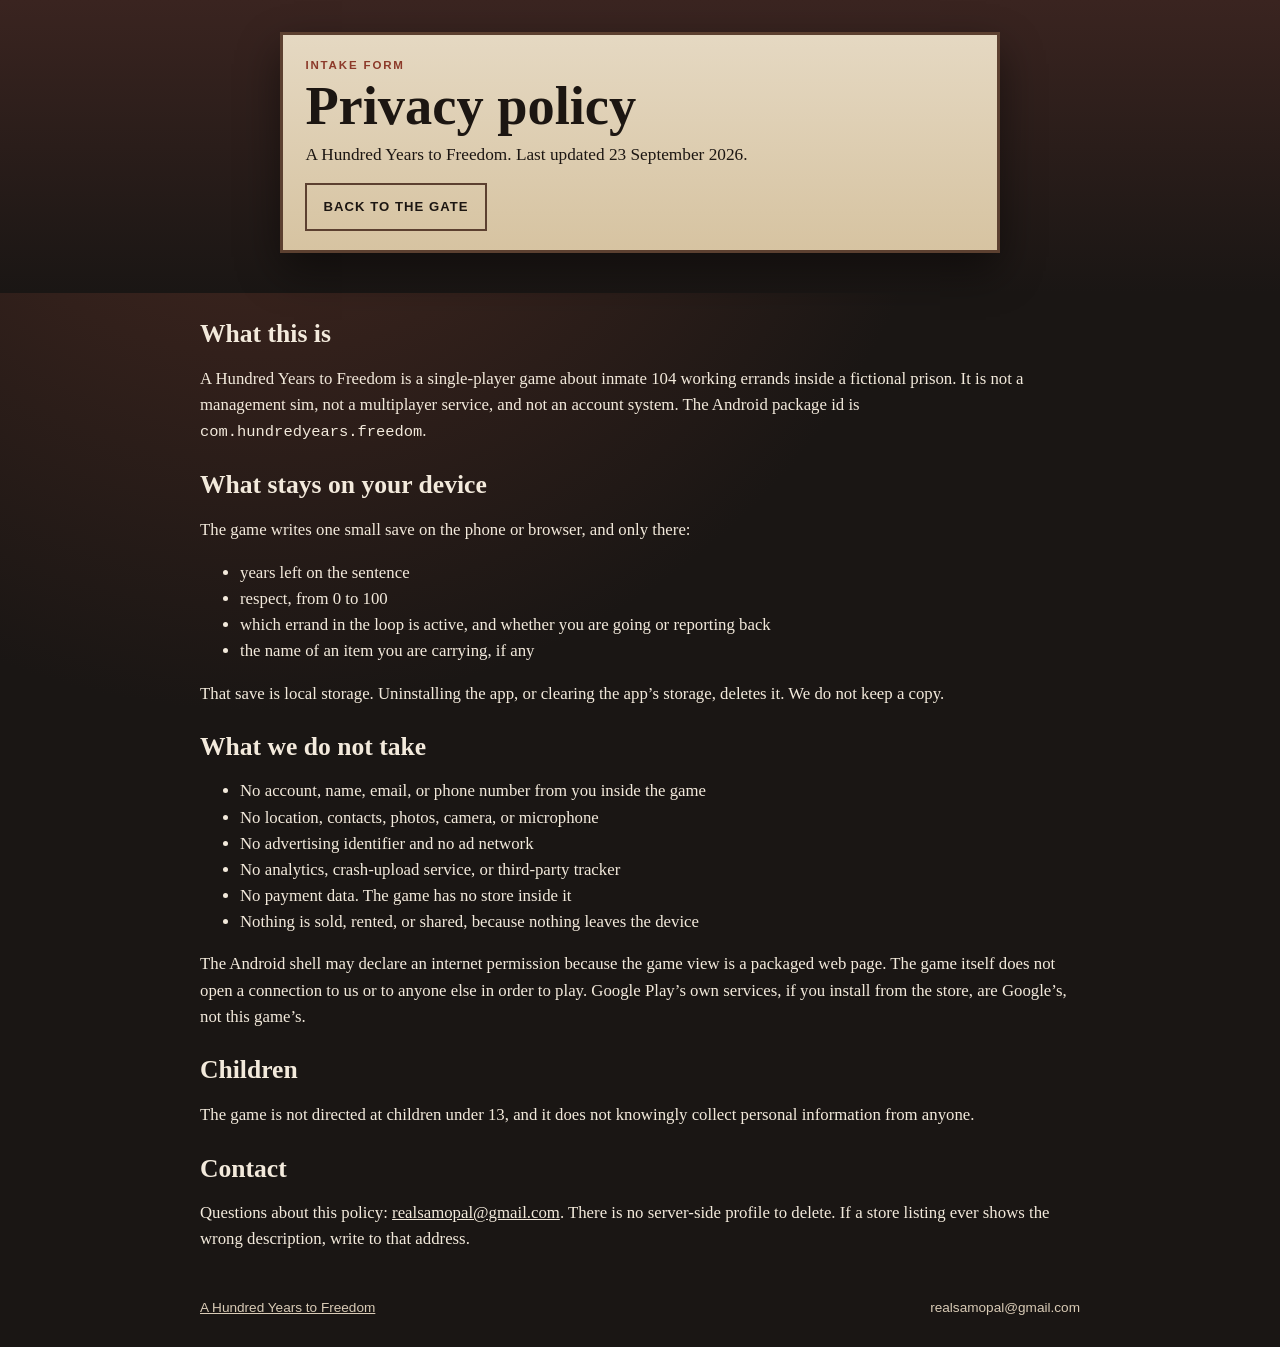
==== privacy.html @ c7e39e12 "Publish the gate page and privacy policy." ====
<!doctype html>
<html lang="en">
  <head>
    <meta charset="utf-8" />
    <meta name="viewport" content="width=device-width, initial-scale=1" />
    <title>Privacy policy · A Hundred Years to Freedom</title>
    <link rel="icon" href="icon.jpg" />
    <link rel="stylesheet" href="site.css" />
  </head>
  <body>
    <header class="hero slim">
      <div class="hero-card">
        <p class="stencil">Intake form</p>
        <h1>Privacy policy</h1>
        <p class="lead">A Hundred Years to Freedom. Last updated 23 September 2026.</p>
        <p class="actions">
          <a class="paper-link" href="index.html">Back to the gate</a>
        </p>
      </div>
    </header>
    <main>
      <section>
        <h2>What this is</h2>
        <p>
          A Hundred Years to Freedom is a single-player game about inmate 104 working errands inside a fictional prison.
          It is not a management sim, not a multiplayer service, and not an account system. The Android package id is
          <code>com.hundredyears.freedom</code>.
        </p>
      </section>
      <section>
        <h2>What stays on your device</h2>
        <p>The game writes one small save on the phone or browser, and only there:</p>
        <ul>
          <li>years left on the sentence</li>
          <li>respect, from 0 to 100</li>
          <li>which errand in the loop is active, and whether you are going or reporting back</li>
          <li>the name of an item you are carrying, if any</li>
        </ul>
        <p>That save is local storage. Uninstalling the app, or clearing the app’s storage, deletes it. We do not keep a copy.</p>
      </section>
      <section>
        <h2>What we do not take</h2>
        <ul>
          <li>No account, name, email, or phone number from you inside the game</li>
          <li>No location, contacts, photos, camera, or microphone</li>
          <li>No advertising identifier and no ad network</li>
          <li>No analytics, crash-upload service, or third-party tracker</li>
          <li>No payment data. The game has no store inside it</li>
          <li>Nothing is sold, rented, or shared, because nothing leaves the device</li>
        </ul>
        <p>
          The Android shell may declare an internet permission because the game view is a packaged web page. The game
          itself does not open a connection to us or to anyone else in order to play. Google Play’s own services, if you
          install from the store, are Google’s, not this game’s.
        </p>
      </section>
      <section>
        <h2>Children</h2>
        <p>The game is not directed at children under 13, and it does not knowingly collect personal information from anyone.</p>
      </section>
      <section>
        <h2>Contact</h2>
        <p>
          Questions about this policy: <a href="mailto:realsamopal@gmail.com">realsamopal@gmail.com</a>. There is no
          server-side profile to delete. If a store listing ever shows the wrong description, write to that address.
        </p>
      </section>
    </main>
    <footer>
      <a href="index.html">A Hundred Years to Freedom</a>
      <span>realsamopal@gmail.com</span>
    </footer>
  </body>
</html>
---- site.css ----
:root {
  color-scheme: dark;
  --ink: #1c1612;
  --paper: #ead9b8;
  --brick: #8c3a2a;
  --steel: #2a3138;
  --cream: #f3eadc;
}

* { box-sizing: border-box; }

body {
  margin: 0;
  background:
    radial-gradient(circle at 20% 0%, #4a2a22, transparent 42%),
    #1a1614;
  color: var(--cream);
  font-family: Georgia, "Times New Roman", serif;
}

a { color: inherit; }

.hero {
  position: relative;
  min-height: 70vh;
  display: grid;
  place-items: end center;
}

.hero img {
  position: absolute;
  inset: 0;
  width: 100%;
  height: 100%;
  object-fit: cover;
  filter: saturate(0.9);
}

.hero.slim {
  min-height: 0;
  background:
    linear-gradient(180deg, #3a2420, #1a1614);
}

.hero-card {
  position: relative;
  width: min(720px, calc(100% - 2rem));
  margin: 2rem 0 2.5rem;
  padding: 1.4rem 1.4rem 1.2rem;
  background:
    linear-gradient(180deg, rgba(244, 232, 208, 0.92), rgba(226, 206, 170, 0.94));
  color: var(--ink);
  border: 3px solid #5c4030;
  box-shadow: 0 18px 40px rgba(0, 0, 0, 0.45);
}

.mark {
  position: relative;
  width: 72px;
  height: 72px;
  object-fit: cover;
  border: 2px solid #1c1612;
  margin-bottom: 0.6rem;
}

.stencil {
  margin: 0;
  letter-spacing: 0.16em;
  text-transform: uppercase;
  font-family: Verdana, sans-serif;
  font-size: 0.72rem;
  font-weight: 700;
  color: var(--brick);
}

h1 {
  margin: 0.35rem 0 0.6rem;
  font-size: clamp(2.1rem, 6vw, 3.4rem);
  line-height: 0.95;
  font-weight: 650;
}

.lead { margin: 0; font-size: 1.08rem; line-height: 1.45; }

.actions {
  display: flex;
  flex-wrap: wrap;
  gap: 0.7rem;
  margin: 1rem 0 0;
}

.steel, .paper-link {
  display: inline-flex;
  align-items: center;
  justify-content: center;
  min-height: 48px;
  padding: 0.55rem 1rem;
  text-decoration: none;
  font-family: Verdana, sans-serif;
  font-size: 0.82rem;
  letter-spacing: 0.08em;
  text-transform: uppercase;
  font-weight: 700;
}

.steel {
  background: var(--steel);
  color: var(--cream);
  border: 2px solid #12161a;
}

.paper-link {
  border: 2px solid #5c4030;
  color: var(--ink);
}

main {
  width: min(880px, calc(100% - 2rem));
  margin: 0 auto 3rem;
}

section { margin-top: 1.6rem; }

h2 {
  margin: 0 0 0.4rem;
  font-size: 1.6rem;
}

p, li { line-height: 1.55; font-size: 1.05rem; }

.split {
  display: grid;
  grid-template-columns: 1fr 1fr;
  gap: 1rem;
}

article {
  background: rgba(42, 36, 32, 0.9);
  border: 2px solid #3a3028;
  padding: 1rem 1rem 0.8rem;
}

.stamp {
  font-family: Verdana, sans-serif;
  letter-spacing: 0.08em;
  text-transform: uppercase;
  color: #e6b15a;
  font-size: 0.85rem;
}

code {
  font-family: ui-monospace, monospace;
  font-size: 0.92em;
}

footer {
  display: flex;
  justify-content: space-between;
  gap: 1rem;
  width: min(880px, calc(100% - 2rem));
  margin: 0 auto 2rem;
  font-family: Verdana, sans-serif;
  font-size: 0.85rem;
  color: #d9cbb6;
}

@media (max-width: 700px) {
  .split { grid-template-columns: 1fr; }
  footer { flex-direction: column; }
}
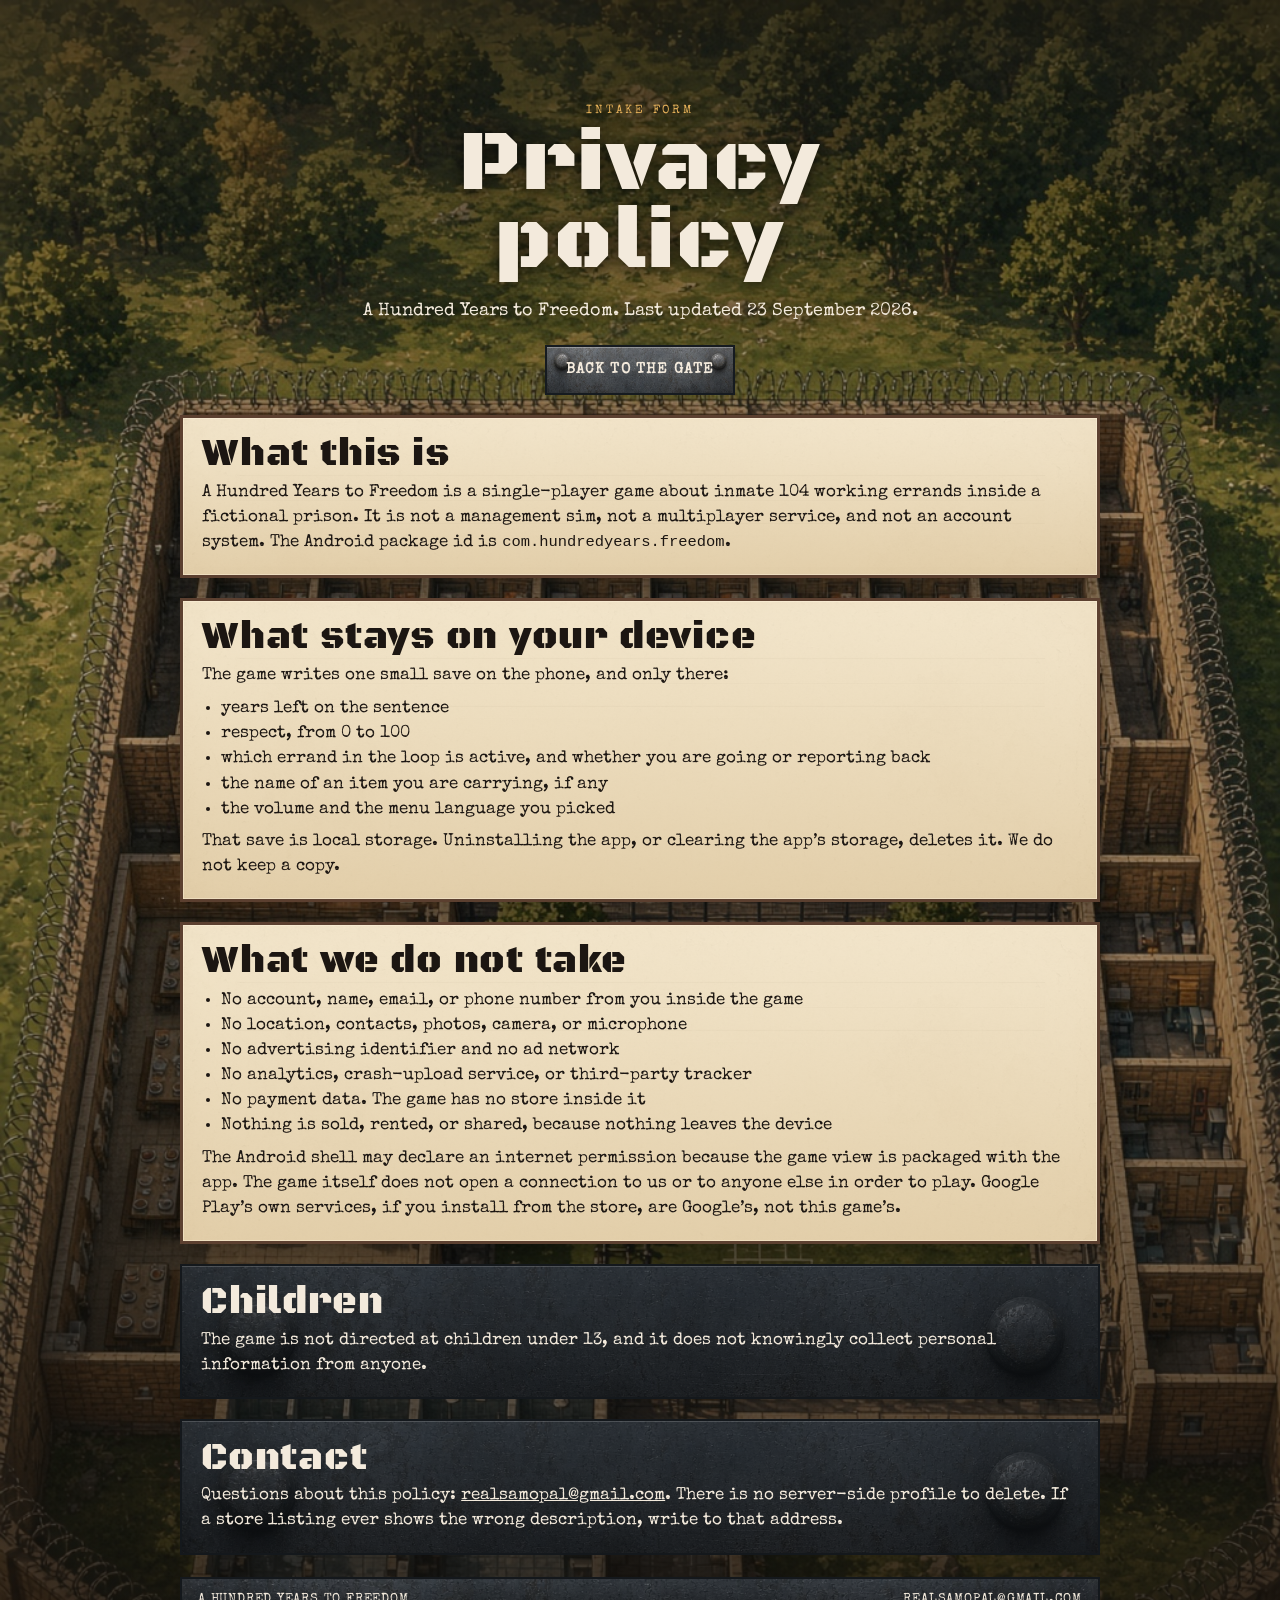
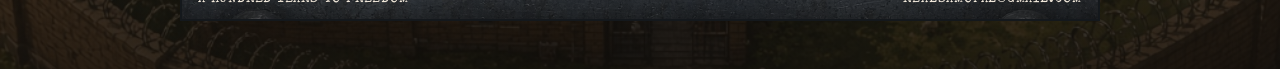
==== commit b560b6cb: "Restyle the site and privacy policy like the game menu. Stencil titles, dossier text, the prison yar" ====
--- a/privacy.html
+++ b/privacy.html
@@ -4,71 +4,80 @@
     <meta charset="utf-8" />
     <meta name="viewport" content="width=device-width, initial-scale=1" />
     <title>Privacy policy · A Hundred Years to Freedom</title>
+    <meta name="description" content="Privacy policy for A Hundred Years to Freedom. The game keeps one save on the device and takes nothing else." />
     <link rel="icon" href="icon.jpg" />
     <link rel="stylesheet" href="site.css" />
   </head>
   <body>
-    <header class="hero slim">
-      <div class="hero-card">
-        <p class="stencil">Intake form</p>
-        <h1>Privacy policy</h1>
+    <div class="wrap">
+      <header class="gate">
+        <p class="kicker">Intake form</p>
+        <h1>Privacy<br />policy</h1>
         <p class="lead">A Hundred Years to Freedom. Last updated 23 September 2026.</p>
         <p class="actions">
-          <a class="paper-link" href="index.html">Back to the gate</a>
+          <a class="btn steel" href="index.html">Back to the gate</a>
         </p>
-      </div>
-    </header>
-    <main>
-      <section>
-        <h2>What this is</h2>
-        <p>
-          A Hundred Years to Freedom is a single-player game about inmate 104 working errands inside a fictional prison.
-          It is not a management sim, not a multiplayer service, and not an account system. The Android package id is
-          <code>com.hundredyears.freedom</code>.
-        </p>
-      </section>
-      <section>
-        <h2>What stays on your device</h2>
-        <p>The game writes one small save on the phone or browser, and only there:</p>
-        <ul>
-          <li>years left on the sentence</li>
-          <li>respect, from 0 to 100</li>
-          <li>which errand in the loop is active, and whether you are going or reporting back</li>
-          <li>the name of an item you are carrying, if any</li>
-        </ul>
-        <p>That save is local storage. Uninstalling the app, or clearing the app’s storage, deletes it. We do not keep a copy.</p>
-      </section>
-      <section>
-        <h2>What we do not take</h2>
-        <ul>
-          <li>No account, name, email, or phone number from you inside the game</li>
-          <li>No location, contacts, photos, camera, or microphone</li>
-          <li>No advertising identifier and no ad network</li>
-          <li>No analytics, crash-upload service, or third-party tracker</li>
-          <li>No payment data. The game has no store inside it</li>
-          <li>Nothing is sold, rented, or shared, because nothing leaves the device</li>
-        </ul>
-        <p>
-          The Android shell may declare an internet permission because the game view is a packaged web page. The game
-          itself does not open a connection to us or to anyone else in order to play. Google Play’s own services, if you
-          install from the store, are Google’s, not this game’s.
-        </p>
-      </section>
-      <section>
-        <h2>Children</h2>
-        <p>The game is not directed at children under 13, and it does not knowingly collect personal information from anyone.</p>
-      </section>
-      <section>
-        <h2>Contact</h2>
-        <p>
-          Questions about this policy: <a href="mailto:realsamopal@gmail.com">realsamopal@gmail.com</a>. There is no
-          server-side profile to delete. If a store listing ever shows the wrong description, write to that address.
-        </p>
-      </section>
-    </main>
-    <footer>
-      <a href="index.html">A Hundred Years to Freedom</a>
-      <span>realsamopal@gmail.com</span>
-    </footer>
+      </header>
+
+      <main>
+        <section class="paper">
+          <h2>What this is</h2>
+          <p>
+            A Hundred Years to Freedom is a single-player game about inmate 104 working errands inside a fictional prison.
+            It is not a management sim, not a multiplayer service, and not an account system. The Android package id is
+            <code>com.hundredyears.freedom</code>.
+          </p>
+        </section>
+
+        <section class="paper">
+          <h2>What stays on your device</h2>
+          <p>The game writes one small save on the phone, and only there:</p>
+          <ul>
+            <li>years left on the sentence</li>
+            <li>respect, from 0 to 100</li>
+            <li>which errand in the loop is active, and whether you are going or reporting back</li>
+            <li>the name of an item you are carrying, if any</li>
+            <li>the volume and the menu language you picked</li>
+          </ul>
+          <p>That save is local storage. Uninstalling the app, or clearing the app’s storage, deletes it. We do not keep a copy.</p>
+        </section>
+
+        <section class="paper">
+          <h2>What we do not take</h2>
+          <ul>
+            <li>No account, name, email, or phone number from you inside the game</li>
+            <li>No location, contacts, photos, camera, or microphone</li>
+            <li>No advertising identifier and no ad network</li>
+            <li>No analytics, crash-upload service, or third-party tracker</li>
+            <li>No payment data. The game has no store inside it</li>
+            <li>Nothing is sold, rented, or shared, because nothing leaves the device</li>
+          </ul>
+          <p>
+            The Android shell may declare an internet permission because the game view is packaged with the app. The game
+            itself does not open a connection to us or to anyone else in order to play. Google Play’s own services, if you
+            install from the store, are Google’s, not this game’s.
+          </p>
+        </section>
+
+        <section class="plate">
+          <h2>Children</h2>
+          <p>The game is not directed at children under 13, and it does not knowingly collect personal information from anyone.</p>
+        </section>
+
+        <section class="plate">
+          <h2>Contact</h2>
+          <p>
+            Questions about this policy:
+            <a href="mailto:realsamopal@gmail.com">realsamopal@gmail.com</a>.
+            There is no server-side profile to delete. If a store listing ever shows the wrong description, write to that address.
+          </p>
+        </section>
+      </main>
+
+      <footer class="bar">
+        <a href="index.html">A Hundred Years to Freedom</a>
+        <a href="mailto:realsamopal@gmail.com">realsamopal@gmail.com</a>
+      </footer>
+    </div>
   </body>
 </html>
--- a/site.css
+++ b/site.css
@@ -1,151 +1,205 @@
+@font-face {
+  font-family: "Yard Stencil";
+  src: url("fonts/stencil.ttf") format("truetype");
+  font-weight: 400;
+  font-style: normal;
+  font-display: swap;
+}
+
+@font-face {
+  font-family: "Dossier";
+  src: url("fonts/dossier.ttf") format("truetype");
+  font-weight: 400;
+  font-style: normal;
+  font-display: swap;
+}
+
 :root {
   color-scheme: dark;
-  --ink: #1c1612;
-  --paper: #ead9b8;
-  --brick: #8c3a2a;
-  --steel: #2a3138;
+  --ink: #1c1915;
   --cream: #f3eadc;
+  --muted: #b7aa98;
+  --rust: #c65a2e;
+  --amber: #e6b15a;
+  --panel: #2a241c;
 }
 
 * { box-sizing: border-box; }
 
+html, body { margin: 0; min-height: 100%; }
+
 body {
-  margin: 0;
+  color: var(--cream);
+  font-family: "Dossier", "Trebuchet MS", Verdana, sans-serif;
   background:
-    radial-gradient(circle at 20% 0%, #4a2a22, transparent 42%),
-    #1a1614;
-  color: var(--cream);
-  font-family: Georgia, "Times New Roman", serif;
+    linear-gradient(180deg, rgba(18, 14, 10, 0.72) 0%, rgba(18, 14, 10, 0.28) 28%, rgba(18, 14, 10, 0.38) 62%, rgba(18, 14, 10, 0.86) 100%),
+    url("menu-bg.jpg") center top / cover no-repeat fixed;
 }
 
 a { color: inherit; }
 
-.hero {
-  position: relative;
-  min-height: 70vh;
-  display: grid;
-  place-items: end center;
-}
-
-.hero img {
-  position: absolute;
-  inset: 0;
-  width: 100%;
-  height: 100%;
+.wrap {
+  width: min(920px, calc(100% - 2rem));
+  margin: 0 auto;
+  padding: 2.2rem 0 3rem;
+}
+
+.gate {
+  text-align: center;
+  padding-top: 6vh;
+}
+
+.mark {
+  width: 84px;
+  height: 84px;
   object-fit: cover;
-  filter: saturate(0.9);
-}
-
-.hero.slim {
-  min-height: 0;
-  background:
-    linear-gradient(180deg, #3a2420, #1a1614);
-}
-
-.hero-card {
-  position: relative;
-  width: min(720px, calc(100% - 2rem));
-  margin: 2rem 0 2.5rem;
-  padding: 1.4rem 1.4rem 1.2rem;
-  background:
-    linear-gradient(180deg, rgba(244, 232, 208, 0.92), rgba(226, 206, 170, 0.94));
-  color: var(--ink);
-  border: 3px solid #5c4030;
-  box-shadow: 0 18px 40px rgba(0, 0, 0, 0.45);
-}
-
-.mark {
-  position: relative;
-  width: 72px;
-  height: 72px;
-  object-fit: cover;
-  border: 2px solid #1c1612;
-  margin-bottom: 0.6rem;
-}
-
-.stencil {
-  margin: 0;
-  letter-spacing: 0.16em;
-  text-transform: uppercase;
-  font-family: Verdana, sans-serif;
-  font-size: 0.72rem;
-  font-weight: 700;
-  color: var(--brick);
+  border: 3px solid #14181c;
+  box-shadow: 0 10px 24px rgba(0, 0, 0, 0.45);
+}
+
+.kicker {
+  margin: 0.8rem 0 0;
+  color: var(--amber);
+  letter-spacing: 0.22em;
+  text-transform: uppercase;
+  font-size: 0.78rem;
+  text-shadow: 0 2px 18px rgba(0, 0, 0, 0.78);
 }
 
 h1 {
-  margin: 0.35rem 0 0.6rem;
-  font-size: clamp(2.1rem, 6vw, 3.4rem);
-  line-height: 0.95;
-  font-weight: 650;
-}
-
-.lead { margin: 0; font-size: 1.08rem; line-height: 1.45; }
+  margin: 0.35rem 0 0;
+  font-family: "Yard Stencil", "Arial Narrow", Impact, sans-serif;
+  font-weight: 400;
+  font-size: clamp(2.6rem, 8vw, 5.4rem);
+  line-height: 0.9;
+  letter-spacing: 0.02em;
+  text-shadow: 0 2px 18px rgba(0, 0, 0, 0.78);
+}
+
+.lead {
+  max-width: 38rem;
+  margin: 1rem auto 0;
+  font-size: 1.15rem;
+  line-height: 1.45;
+  text-shadow: 0 2px 14px rgba(0, 0, 0, 0.8);
+}
 
 .actions {
   display: flex;
   flex-wrap: wrap;
-  gap: 0.7rem;
-  margin: 1rem 0 0;
-}
-
-.steel, .paper-link {
+  justify-content: center;
+  gap: 0.75rem;
+  margin-top: 1.3rem;
+}
+
+.btn {
   display: inline-flex;
   align-items: center;
   justify-content: center;
-  min-height: 48px;
-  padding: 0.55rem 1rem;
+  min-height: 3.1rem;
+  padding: 0.55rem 1.15rem;
   text-decoration: none;
-  font-family: Verdana, sans-serif;
-  font-size: 0.82rem;
   letter-spacing: 0.08em;
   text-transform: uppercase;
-  font-weight: 700;
+  font-weight: 600;
+  font-size: 0.92rem;
 }
 
 .steel {
-  background: var(--steel);
-  color: var(--cream);
-  border: 2px solid #12161a;
-}
-
-.paper-link {
-  border: 2px solid #5c4030;
+  color: var(--cream);
+  border: 2px solid #161b20;
+  background-color: #3c444c;
+  background-image:
+    linear-gradient(180deg, rgba(255, 255, 255, 0.16), rgba(0, 0, 0, 0.35)),
+    url("ui-steel.jpg");
+  background-size: cover;
+  box-shadow: inset 0 1px 0 rgba(255, 255, 255, 0.28);
+}
+
+.ghost {
   color: var(--ink);
-}
-
-main {
-  width: min(880px, calc(100% - 2rem));
-  margin: 0 auto 3rem;
-}
-
-section { margin-top: 1.6rem; }
+  border: 3px solid #5c4030;
+  background-color: #ead9b8;
+  background-image:
+    linear-gradient(180deg, rgba(244, 232, 208, 0.88), rgba(226, 206, 170, 0.92)),
+    url("ui-paper.jpg");
+  background-size: cover;
+}
+
+.paper, .plate {
+  margin-top: 1.25rem;
+  padding: 1.15rem 1.2rem 1.2rem;
+  text-align: left;
+}
+
+.paper {
+  color: #1c1612;
+  border: 3px solid #5c4030;
+  background-color: #ead9b8;
+  background-image:
+    linear-gradient(180deg, rgba(244, 232, 208, 0.9), rgba(226, 206, 170, 0.92)),
+    url("ui-paper.jpg");
+  background-size: cover;
+  box-shadow:
+    0 18px 40px rgba(0, 0, 0, 0.45),
+    inset 0 0 0 1px rgba(255, 244, 220, 0.45);
+}
+
+.plate {
+  color: var(--cream);
+  border: 2px solid #14181c;
+  background-color: #2a3138;
+  background-image:
+    linear-gradient(180deg, rgba(32, 38, 44, 0.72), rgba(12, 14, 16, 0.78)),
+    url("ui-steel.jpg");
+  background-size: cover;
+  box-shadow: inset 0 1px 0 rgba(255, 255, 255, 0.16);
+}
 
 h2 {
-  margin: 0 0 0.4rem;
-  font-size: 1.6rem;
-}
-
-p, li { line-height: 1.55; font-size: 1.05rem; }
-
-.split {
+  margin: 0 0 0.45rem;
+  font-family: "Yard Stencil", "Arial Narrow", Impact, sans-serif;
+  font-weight: 400;
+  font-size: clamp(1.7rem, 4vw, 2.4rem);
+  line-height: 0.95;
+  letter-spacing: 0.02em;
+}
+
+.paper h2 { color: #1c1612; }
+.plate h2 { color: var(--cream); }
+
+p, li { line-height: 1.5; font-size: 1.05rem; }
+p { margin: 0.45rem 0 0; }
+ul { margin: 0.5rem 0 0; padding-left: 1.15rem; }
+
+.pair {
   display: grid;
   grid-template-columns: 1fr 1fr;
   gap: 1rem;
 }
 
-article {
-  background: rgba(42, 36, 32, 0.9);
-  border: 2px solid #3a3028;
-  padding: 1rem 1rem 0.8rem;
-}
-
 .stamp {
-  font-family: Verdana, sans-serif;
+  margin-top: 0.8rem;
+  color: var(--amber);
+  letter-spacing: 0.12em;
+  text-transform: uppercase;
+  font-size: 0.92rem;
+}
+
+.chips {
+  display: flex;
+  flex-wrap: wrap;
+  gap: 0.45rem;
+  margin-top: 0.8rem;
+}
+
+.chip {
+  padding: 0.28rem 0.6rem;
+  border: 2px solid #14181c;
+  background: rgba(18, 14, 10, 0.55);
   letter-spacing: 0.08em;
   text-transform: uppercase;
-  color: #e6b15a;
-  font-size: 0.85rem;
+  font-size: 0.78rem;
 }
 
 code {
@@ -153,18 +207,29 @@
   font-size: 0.92em;
 }
 
-footer {
+.bar {
   display: flex;
   justify-content: space-between;
   gap: 1rem;
-  width: min(880px, calc(100% - 2rem));
-  margin: 0 auto 2rem;
-  font-family: Verdana, sans-serif;
-  font-size: 0.85rem;
-  color: #d9cbb6;
-}
-
-@media (max-width: 700px) {
-  .split { grid-template-columns: 1fr; }
-  footer { flex-direction: column; }
-}
+  flex-wrap: wrap;
+  margin-top: 1.4rem;
+  padding: 0.85rem 1rem;
+  color: var(--cream);
+  border: 2px solid #14181c;
+  background-color: #2a3138;
+  background-image:
+    linear-gradient(180deg, rgba(32, 38, 44, 0.55), rgba(12, 14, 16, 0.72)),
+    url("ui-steel.jpg");
+  background-size: cover;
+  letter-spacing: 0.06em;
+  text-transform: uppercase;
+  font-size: 0.82rem;
+}
+
+.bar a { text-decoration: none; }
+
+@media (max-width: 720px) {
+  body { background-attachment: scroll; }
+  .pair { grid-template-columns: 1fr; }
+  .gate { padding-top: 2.2rem; }
+}
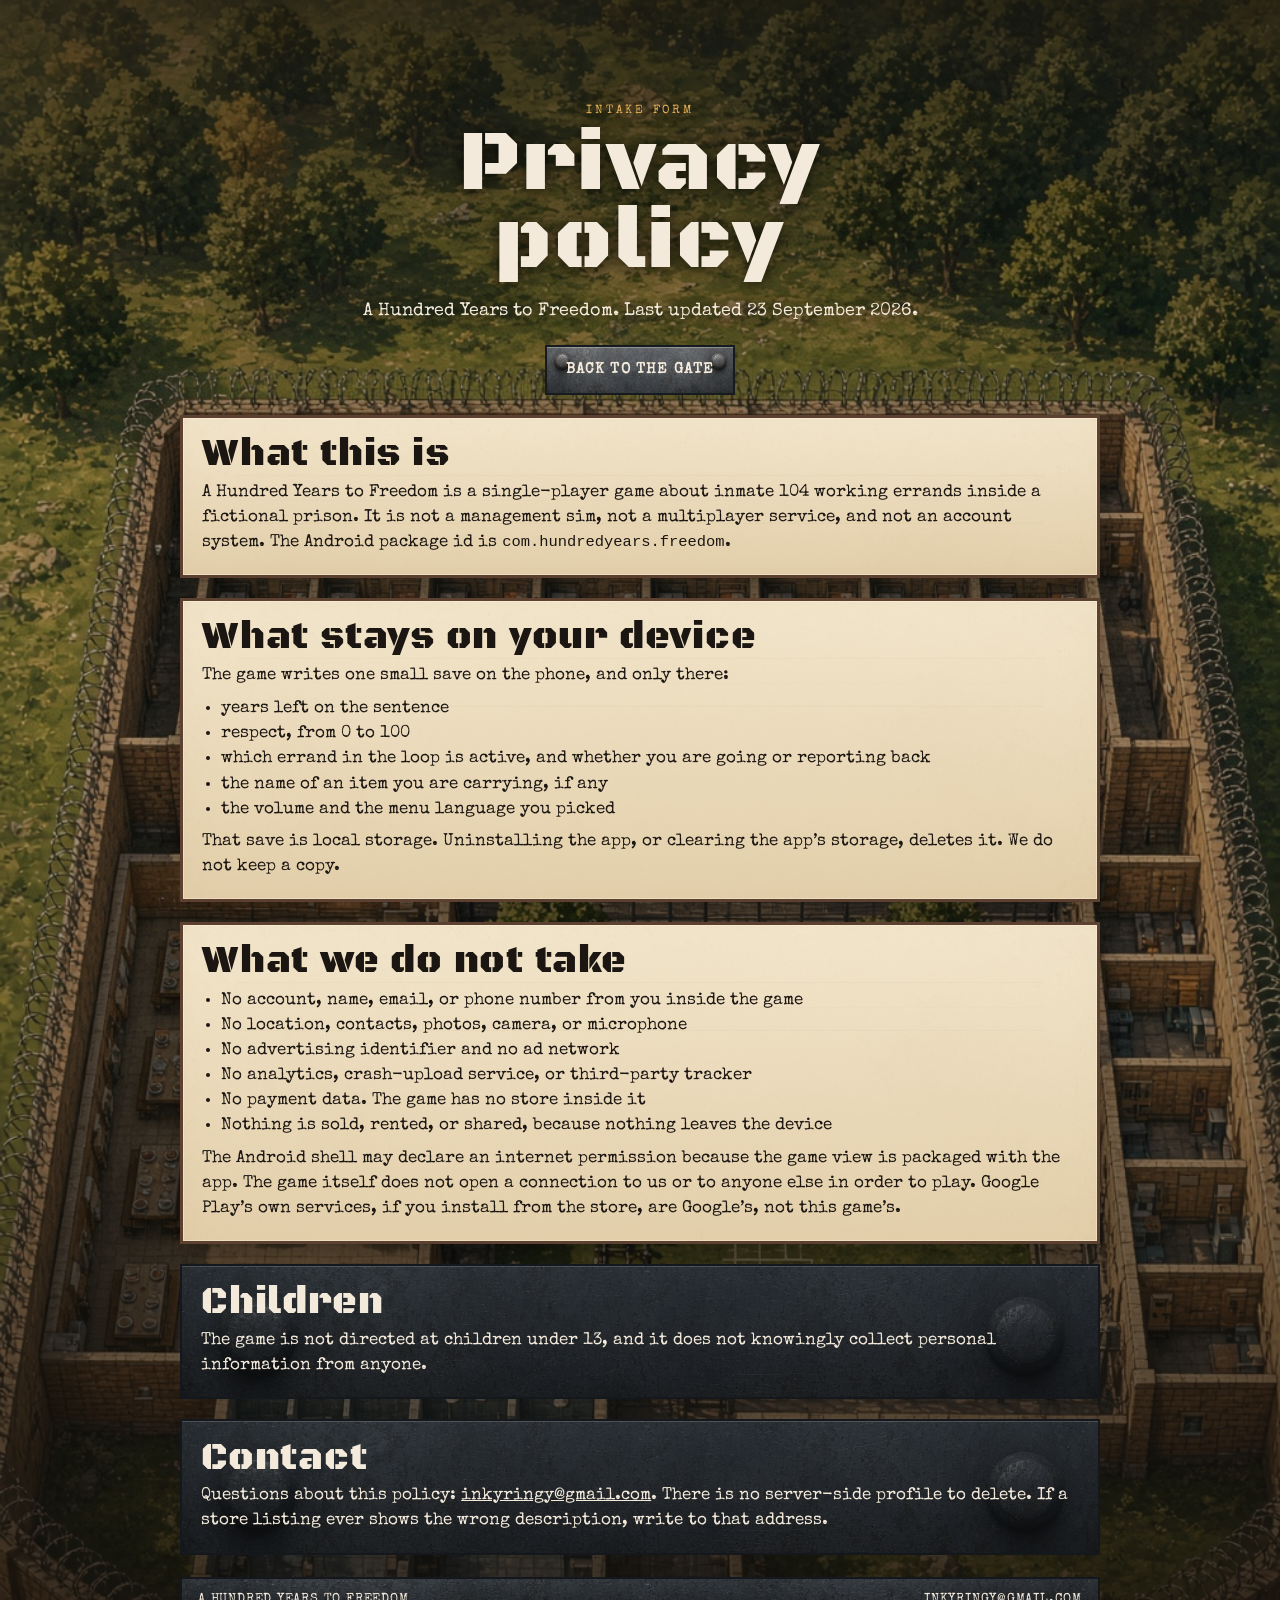
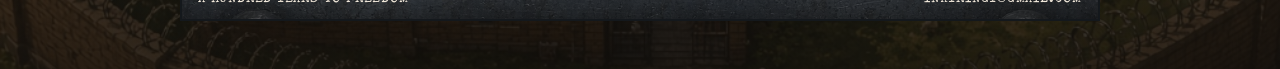
==== commit 2e343fe2: "Change the contact address to inkyringy@gmail.com." ====
--- a/privacy.html
+++ b/privacy.html
@@ -68,7 +68,7 @@
           <h2>Contact</h2>
           <p>
             Questions about this policy:
-            <a href="mailto:realsamopal@gmail.com">realsamopal@gmail.com</a>.
+            <a href="mailto:inkyringy@gmail.com">inkyringy@gmail.com</a>.
             There is no server-side profile to delete. If a store listing ever shows the wrong description, write to that address.
           </p>
         </section>
@@ -76,7 +76,7 @@
 
       <footer class="bar">
         <a href="index.html">A Hundred Years to Freedom</a>
-        <a href="mailto:realsamopal@gmail.com">realsamopal@gmail.com</a>
+        <a href="mailto:inkyringy@gmail.com">inkyringy@gmail.com</a>
       </footer>
     </div>
   </body>
